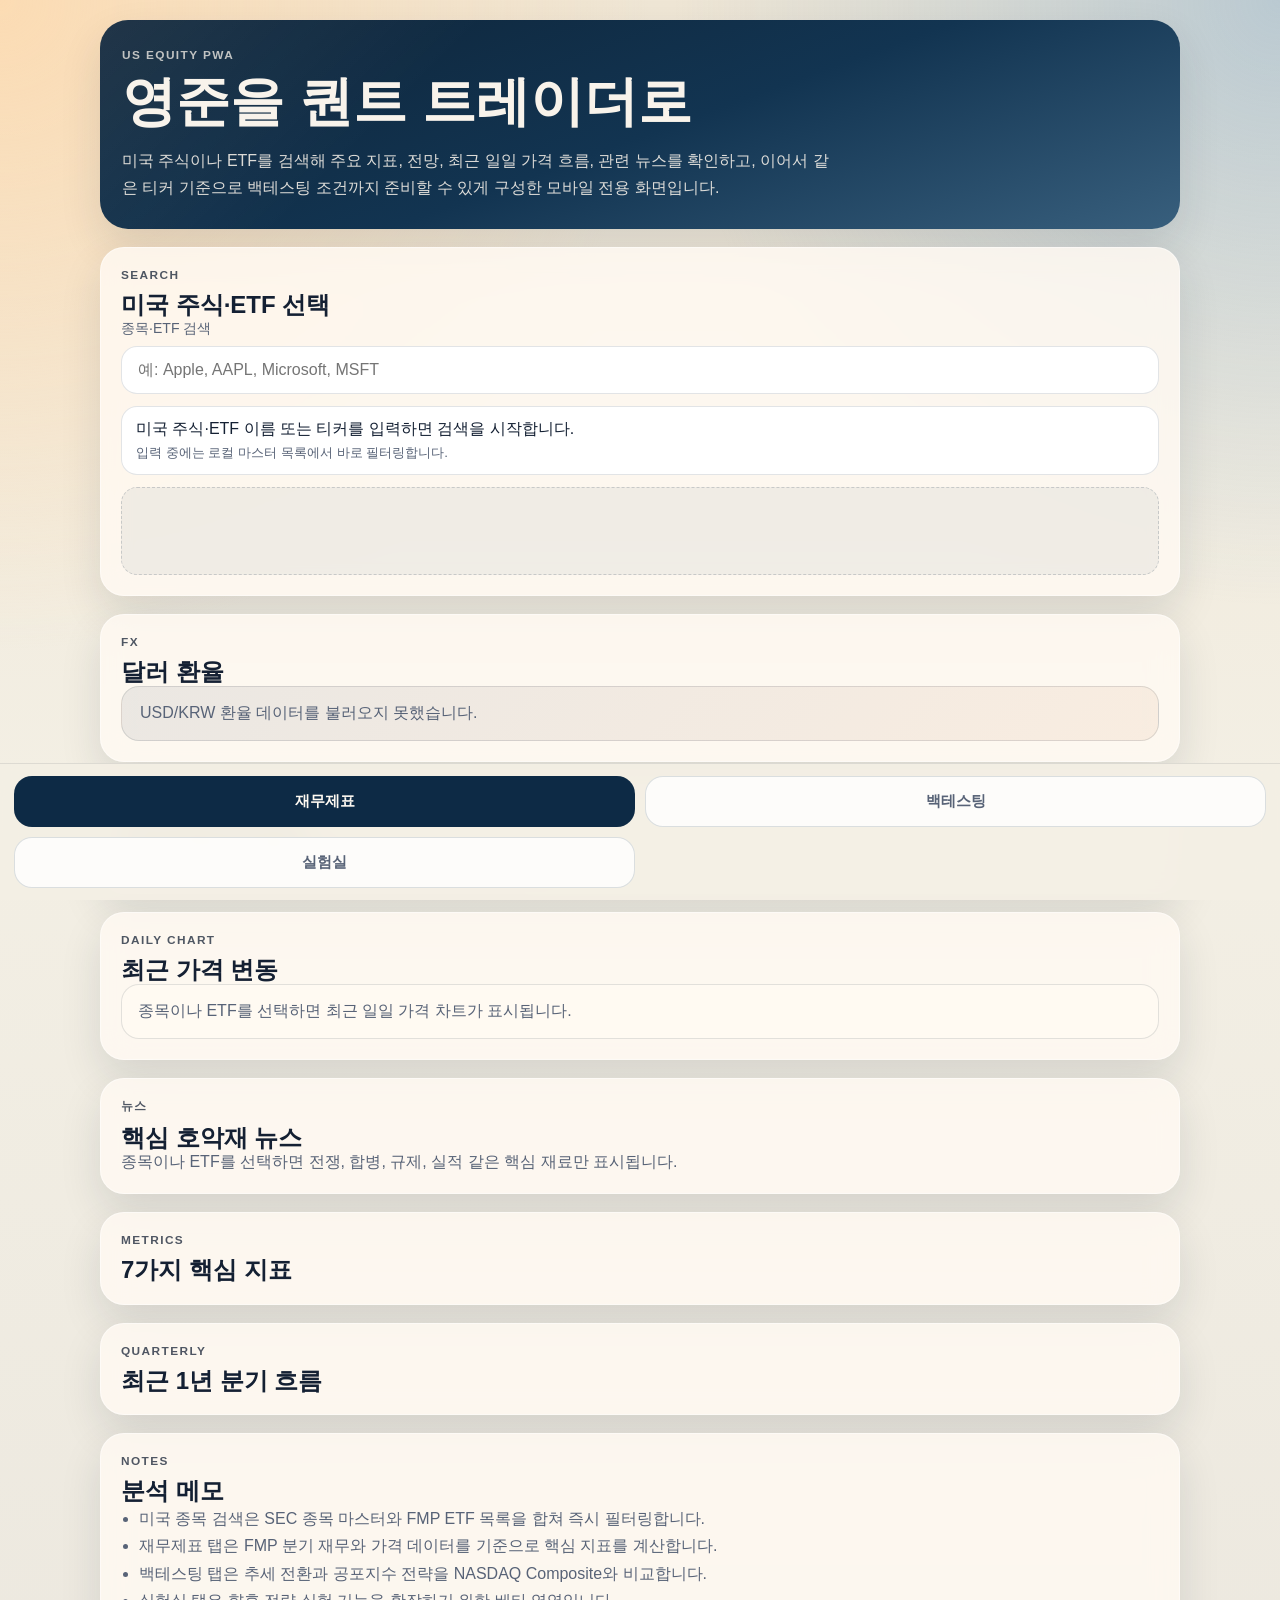
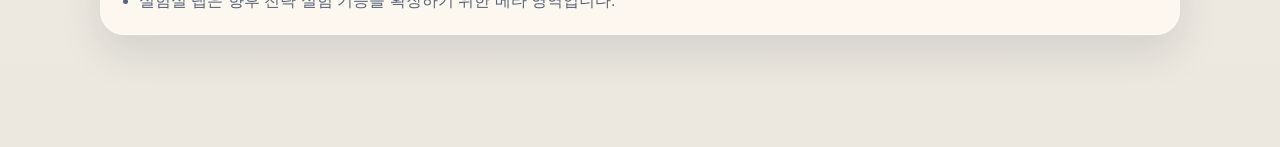
==== public/index.html @ 2583ce51 "Telegram bridge: 증권사 의견 이런 뉴스 말고, 나 같은 개인 투자자가 관심 가질만한 전쟁/합병 등 악재 호재와 관련 된 핵심 뉴스만 가져와줘." ====
<!doctype html>
<html lang="ko">
  <head>
    <meta charset="UTF-8" />
    <meta name="viewport" content="width=device-width, initial-scale=1.0, viewport-fit=cover" />
    <meta
      name="description"
      content="미국 주식을 검색하고 7가지 핵심 지표와 최근 1년 분기 흐름, 백테스팅 준비 화면을 모바일에서 확인하는 투자 인사이트 PWA"
    />
    <meta name="theme-color" content="#0d2a45" />
    <link rel="manifest" href="./manifest.webmanifest" />
    <link rel="icon" href="./assets/icon.svg" />
    <link rel="apple-touch-icon" href="./assets/icon.svg" />
    <link rel="stylesheet" href="./styles.css" />
    <title>영준을 퀀트 트레이더로</title>
  </head>
  <body>
    <div class="app-shell">
      <header class="hero">
        <p class="eyebrow">US Equity PWA</p>
        <h1>영준을 퀀트 트레이더로</h1>
        <p class="hero-copy">
          미국 주식이나 ETF를 검색해 주요 지표, 전망, 최근 일일 가격 흐름, 관련 뉴스를 확인하고,
          이어서 같은 티커 기준으로 백테스팅 조건까지 준비할 수 있게 구성한 모바일 전용 화면입니다.
        </p>
      </header>

      <main class="content">
        <section class="panel controls">
          <div class="section-heading">
            <p class="section-kicker">Search</p>
            <h2>미국 주식·ETF 선택</h2>
          </div>

          <label class="field-label" for="stock-search">종목·ETF 검색</label>
          <div class="search-input-wrap">
            <input
              id="stock-search"
              class="search-input has-inline-clear"
              type="text"
              inputmode="search"
              enterkeyhint="search"
              placeholder="예: Apple, AAPL, Microsoft, MSFT"
              autocomplete="off"
            />
            <button id="clear-search" class="search-clear-button" type="button" aria-label="검색어 지우기" hidden>
              ×
            </button>
          </div>
          <div id="search-results" class="search-results" role="listbox" aria-label="종목 검색 결과"></div>
          <div id="selection-summary" class="selection-summary"></div>
        </section>

        <section id="tab-fundamentals" class="tab-screen active" data-screen="fundamentals">
          <section class="panel fx-panel">
            <div class="section-heading">
              <p class="section-kicker">FX</p>
              <h2>달러 환율</h2>
            </div>
            <div id="fxBanner" class="fx-banner empty-state">
              종목을 선택하면 USD/KRW 환율과 기준 시각이 표시됩니다.
            </div>
          </section>

          <section class="panel overview">
            <div class="section-heading">
              <p class="section-kicker">Overview</p>
              <h2>주요 분석과 전망</h2>
            </div>
            <div id="insightSummary" class="compare-summary empty-state">
              종목이나 ETF를 선택하면 주요 분석과 전망이 표시됩니다.
            </div>
          </section>

          <section class="panel price-panel">
            <div class="section-heading">
              <p class="section-kicker">Daily Chart</p>
              <h2>최근 가격 변동</h2>
            </div>
            <div id="priceChart" class="chart-card empty-state">
              종목이나 ETF를 선택하면 최근 일일 가격 차트가 표시됩니다.
            </div>
          </section>

          <section class="panel news-panel">
            <div class="section-heading">
              <p class="section-kicker">뉴스</p>
              <h2>핵심 호악재 뉴스</h2>
            </div>
            <div id="newsList" class="news-list empty-state">
              종목이나 ETF를 선택하면 전쟁, 합병, 규제, 실적 같은 핵심 재료만 표시됩니다.
            </div>
          </section>

          <section class="panel analysis">
            <div class="section-heading">
              <p class="section-kicker">Metrics</p>
              <h2>7가지 핵심 지표</h2>
            </div>
            <div id="metricGrid" class="metric-grid"></div>
          </section>

          <section class="panel quarterly">
            <div class="section-heading">
              <p class="section-kicker">Quarterly</p>
              <h2>최근 1년 분기 흐름</h2>
            </div>
            <div id="quarterlyTrend" class="quarterly-grid"></div>
          </section>

          <section class="panel notes">
            <div class="section-heading">
              <p class="section-kicker">Notes</p>
              <h2>분석 메모</h2>
            </div>
            <ul class="notes-list"></ul>
          </section>
        </section>

        <section id="tab-backtest" class="tab-screen" data-screen="backtest">
          <section class="panel backtest-panel">
            <div class="section-heading">
              <p class="section-kicker">Backtesting</p>
              <h2>전략 조건 준비</h2>
            </div>
            <div class="backtest-grid">
              <article class="summary-card">
                <p class="section-kicker">Target</p>
                <h3>분석 대상</h3>
                <p id="backtestTarget">아직 종목이 선택되지 않았습니다. 먼저 미국 주식 종목을 선택하세요.</p>
              </article>
              <article class="summary-card">
                <p class="section-kicker">Rule Set</p>
                <h3>전략과 보유 기간 설정</h3>
                <div class="backtest-fields">
                  <div>
                    <label class="field-label" for="strategy-select">전략 선택</label>
                    <select id="strategy-select" class="search-input">
                      <option value="trend">추세 전환</option>
                      <option value="vix">공포지수</option>
                    </select>
                  </div>
                  <div class="duration-grid">
                    <div>
                      <label class="field-label" for="holding-years">보유 연수</label>
                      <input id="holding-years" class="search-input" type="number" min="0" max="20" value="1" />
                    </div>
                    <div>
                      <label class="field-label" for="holding-months">추가 개월</label>
                      <input id="holding-months" class="search-input" type="number" min="0" max="11" value="0" />
                    </div>
                  </div>
                  <button id="run-backtest" class="primary-action" type="button">백테스트 실행</button>
                </div>
              </article>
              <article class="summary-card">
                <p class="section-kicker">Status</p>
                <h3>다음 단계</h3>
                <p>
                  현재는 추세 전환과 공포지수 기반의 두 가지 전략을 제공합니다.
                  세부 임계값과 리밸런싱 규칙은 다음 단계에서 사용자 지정형으로 확장할 예정입니다.
                </p>
              </article>
            </div>
          </section>

          <section class="panel backtest-results">
            <div class="section-heading">
              <p class="section-kicker">Result</p>
              <h2>백테스팅 결과</h2>
            </div>
            <div id="backtestSummary" class="compare-summary empty-state">
              종목을 선택하고 보유 기간을 입력한 뒤 백테스트를 실행하면 결과가 표시됩니다.
            </div>
            <div id="backtestChart" class="chart-card empty-state">
              종목과 NASDAQ 비교 차트가 여기에 생성됩니다.
            </div>
            <ul id="backtestNotes" class="notes-list"></ul>
          </section>
        </section>

        <section id="tab-lab" class="tab-screen" data-screen="lab">
          <section class="panel backtest-panel">
            <div class="section-heading">
              <p class="section-kicker">Lab</p>
              <h2>실험실</h2>
            </div>
            <div class="backtest-grid">
              <article class="summary-card">
                <p class="section-kicker">Beta</p>
                <h3>실험 기능 안내</h3>
                <p>
                  이 탭은 향후 전략 비교, 사용자 지정 임계값, 리스크 지표 실험 기능을 붙이기 위한 공간입니다.
                  현재는 기능 배치 전 단계로 안내 카드만 제공합니다.
                </p>
              </article>
              <article class="summary-card">
                <p class="section-kicker">Roadmap</p>
                <h3>예정 실험 항목</h3>
                <ul class="notes-list">
                  <li>멀티 전략 동시 백테스트 비교</li>
                  <li>손절/익절 조건 포함 시뮬레이션</li>
                  <li>변동성·최대낙폭 기반 리스크 리포트</li>
                </ul>
              </article>
            </div>
          </section>
        </section>
      </main>
    </div>

    <nav class="bottom-nav" aria-label="하단 탭 메뉴">
      <button class="bottom-tab active" type="button" data-tab="fundamentals">
        <span class="bottom-tab-label">재무제표</span>
      </button>
      <button class="bottom-tab" type="button" data-tab="backtest">
        <span class="bottom-tab-label">백테스팅</span>
      </button>
      <button class="bottom-tab" type="button" data-tab="lab">
        <span class="bottom-tab-label">실험실</span>
      </button>
    </nav>

    <script type="module" src="./app.js"></script>
  </body>
</html>
---- public/styles.css ----
:root {
  --bg: #f3efe4;
  --panel: rgba(255, 250, 242, 0.84);
  --panel-strong: #fffaf2;
  --ink: #142033;
  --muted: #586377;
  --line: rgba(20, 32, 51, 0.12);
  --brand: #0d2a45;
  --accent: #b96d2b;
  --good: #18794e;
  --warn: #c57a10;
  --bad: #b42318;
  --shadow: 0 18px 42px rgba(25, 39, 55, 0.12);
  --nav-height: 84px;
}

* {
  box-sizing: border-box;
}

html,
body {
  margin: 0;
  min-height: 100%;
  background:
    radial-gradient(circle at top left, rgba(255, 217, 171, 0.8), transparent 30%),
    radial-gradient(circle at top right, rgba(122, 167, 205, 0.45), transparent 28%),
    linear-gradient(180deg, #efe6d5 0%, var(--bg) 45%, #ece8df 100%);
  color: var(--ink);
  font-family: "Segoe UI", "Apple SD Gothic Neo", sans-serif;
}

body {
  padding: 20px 14px calc(var(--nav-height) + 28px);
}

.app-shell {
  max-width: 1080px;
  margin: 0 auto;
}

.hero {
  padding: 28px 22px;
  border-radius: 28px;
  color: #f8f3eb;
  background:
    linear-gradient(135deg, rgba(255, 255, 255, 0.08), transparent 30%),
    linear-gradient(160deg, #0e2438 0%, #123451 52%, #385f7d 100%);
  box-shadow: var(--shadow);
}

.eyebrow,
.section-kicker {
  margin: 0 0 10px;
  letter-spacing: 0.12em;
  text-transform: uppercase;
  font-size: 0.74rem;
  font-weight: 700;
  opacity: 0.75;
}

.hero h1,
.section-heading h2 {
  margin: 0;
  line-height: 1.12;
}

.hero h1 {
  font-size: clamp(2rem, 5vw, 3.4rem);
}

.hero-copy {
  max-width: 720px;
  margin: 14px 0 0;
  line-height: 1.7;
  color: rgba(248, 243, 235, 0.88);
}

.content {
  display: grid;
  gap: 18px;
  margin-top: 18px;
}

.panel {
  border: 1px solid rgba(255, 255, 255, 0.45);
  border-radius: 24px;
  padding: 20px;
  background: var(--panel);
  backdrop-filter: blur(14px);
  box-shadow: var(--shadow);
}

.field-label {
  display: block;
  margin-bottom: 8px;
  font-size: 0.88rem;
  color: var(--muted);
}

.search-input-wrap {
  position: relative;
}

.search-input {
  width: 100%;
  border: 1px solid rgba(20, 32, 51, 0.12);
  border-radius: 16px;
  padding: 14px 16px;
  background: #ffffff;
  font-size: 1rem;
}

.search-input:focus {
  outline: 2px solid rgba(29, 79, 114, 0.22);
  border-color: rgba(29, 79, 114, 0.35);
}

.search-input.has-inline-clear {
  padding-right: 48px;
}

.search-clear-button {
  position: absolute;
  top: 50%;
  right: 12px;
  z-index: 2;
  transform: translateY(-50%);
  display: inline-flex;
  align-items: center;
  justify-content: center;
  width: 28px;
  height: 28px;
  border: 0;
  border-radius: 999px;
  background: rgba(20, 32, 51, 0.08);
  color: var(--muted);
  font-size: 1rem;
  line-height: 1;
  cursor: pointer;
  -webkit-appearance: none;
  appearance: none;
  touch-action: manipulation;
}

.search-clear-button:hover,
.search-clear-button:focus-visible {
  background: rgba(20, 32, 51, 0.14);
  color: var(--ink);
  outline: none;
}

.search-clear-button[hidden] {
  display: none;
}

.search-results {
  display: grid;
  gap: 8px;
  margin-top: 12px;
}

.search-result {
  width: 100%;
  text-align: left;
  border: 1px solid var(--line);
  border-radius: 16px;
  padding: 12px 14px;
  background: #fff;
  cursor: pointer;
}

.search-result small,
.selection-summary small {
  display: block;
  margin-top: 4px;
  color: var(--muted);
}

.selection-summary {
  min-height: 88px;
  margin-top: 12px;
  padding: 14px;
  border-radius: 16px;
  background: rgba(13, 42, 69, 0.05);
  border: 1px dashed rgba(13, 42, 69, 0.18);
}

.fx-banner {
  display: grid;
  gap: 6px;
  padding: 16px 18px;
  border-radius: 18px;
  background: linear-gradient(135deg, rgba(13, 42, 69, 0.08), rgba(185, 109, 43, 0.08));
  border: 1px solid var(--line);
}

.fx-banner strong {
  font-size: 1rem;
  color: var(--ink);
}

.fx-banner small {
  color: var(--muted);
}

.tab-screen {
  display: none;
  gap: 18px;
}

.tab-screen.active {
  display: grid;
}

.compare-summary,
.backtest-grid {
  display: grid;
  gap: 14px;
}

.summary-card {
  padding: 16px;
  border-radius: 18px;
  background: var(--panel-strong);
  border: 1px solid var(--line);
}

.summary-card h3 {
  margin: 0 0 8px;
}

.summary-card p {
  margin: 0;
  line-height: 1.6;
  color: var(--muted);
}

.detail-list {
  display: grid;
  gap: 8px;
  margin: 0;
  padding-left: 18px;
  color: var(--muted);
  line-height: 1.65;
}

.loading-card,
.error-card {
  padding: 18px;
  border-radius: 18px;
  background: var(--panel-strong);
  border: 1px solid var(--line);
  color: var(--muted);
}

.error-card {
  color: var(--bad);
  background: rgba(180, 35, 24, 0.08);
}

.outlook-card.good {
  background: rgba(24, 121, 78, 0.08);
}

.outlook-card.warn {
  background: rgba(197, 122, 16, 0.1);
}

.outlook-card.bad {
  background: rgba(180, 35, 24, 0.08);
}

.metric-grid,
.quarterly-grid {
  display: grid;
  gap: 14px;
  grid-template-columns: repeat(2, minmax(0, 1fr));
}

.metric-card,
.quarter-card {
  display: grid;
  gap: 14px;
  padding: 18px;
  border-radius: 20px;
  background: var(--panel-strong);
  border: 1px solid var(--line);
}

.metric-card h3,
.metric-card p,
.metric-card dl,
.quarter-card h3,
.quarter-card dl {
  margin: 0;
}

.metric-topline,
.quarter-head,
.pair {
  display: flex;
  align-items: center;
  justify-content: space-between;
  gap: 10px;
}

.metric-tag {
  padding: 7px 10px;
  border-radius: 999px;
  font-size: 0.78rem;
  font-weight: 700;
}

.tag-value {
  background: rgba(13, 42, 69, 0.08);
  color: var(--brand);
}

.tag-muted {
  background: rgba(185, 109, 43, 0.12);
  color: #935111;
}

.tag-good {
  background: rgba(24, 121, 78, 0.1);
  color: var(--good);
}

.tag-bad {
  background: rgba(180, 35, 24, 0.1);
  color: var(--bad);
}

.metric-card dl,
.quarter-list {
  display: grid;
  gap: 8px;
}

.metric-card dt,
.quarter-list dt {
  color: var(--muted);
}

.metric-card dd,
.quarter-list dd {
  margin: 0;
  font-weight: 700;
}

.insight {
  padding: 12px 14px;
  border-radius: 14px;
  font-size: 0.95rem;
  line-height: 1.55;
}

.insight.good {
  background: rgba(24, 121, 78, 0.1);
  color: var(--good);
}

.insight.warn {
  background: rgba(197, 122, 16, 0.12);
  color: var(--warn);
}

.insight.bad {
  background: rgba(180, 35, 24, 0.1);
  color: var(--bad);
}

.notes-list,
.source-list {
  margin: 0;
  padding-left: 18px;
  line-height: 1.7;
}

.notes-list {
  color: var(--muted);
}

.source-list a {
  color: var(--brand);
}

.news-list {
  display: grid;
  gap: 12px;
}

.news-card {
  display: grid;
  gap: 8px;
  padding: 16px;
  border-radius: 18px;
  background: var(--panel-strong);
  border: 1px solid var(--line);
}

.news-card .news-summary {
  margin: 0;
  color: var(--brand);
  font-weight: 800;
  line-height: 1.45;
}

.news-title {
  color: var(--ink);
  font-weight: 900;
  line-height: 1.35;
  text-decoration: none;
}

.news-title:hover {
  color: var(--brand);
}

.news-card p {
  margin: 0;
  color: var(--muted);
  line-height: 1.6;
}

.news-meta {
  display: flex;
  gap: 10px;
  flex-wrap: wrap;
  color: var(--muted);
  font-size: 0.86rem;
}

.empty-state {
  color: var(--muted);
}

.backtest-fields {
  display: grid;
  gap: 12px;
}

.duration-grid {
  display: grid;
  gap: 12px;
  grid-template-columns: repeat(2, minmax(0, 1fr));
}

.primary-action {
  border: 0;
  border-radius: 16px;
  padding: 14px 16px;
  background: var(--brand);
  color: #fffaf2;
  font-size: 0.98rem;
  font-weight: 700;
  cursor: pointer;
}

.primary-action:disabled {
  opacity: 0.55;
  cursor: not-allowed;
}

.chart-card {
  padding: 16px;
  border-radius: 18px;
  background: var(--panel-strong);
  border: 1px solid var(--line);
}

.chart-wrap {
  display: grid;
  gap: 12px;
}

.chart-meta {
  display: flex;
  justify-content: space-between;
  gap: 12px;
  flex-wrap: wrap;
  color: var(--muted);
  font-size: 0.9rem;
}

.chart-svg {
  width: 100%;
  height: auto;
  display: block;
}

.chart-legend {
  display: flex;
  gap: 16px;
  flex-wrap: wrap;
  color: var(--muted);
  font-size: 0.9rem;
}

.legend-item {
  display: inline-flex;
  align-items: center;
  gap: 8px;
}

.legend-swatch {
  width: 14px;
  height: 14px;
  border-radius: 999px;
}

.legend-swatch.stock {
  background: var(--brand);
}

.legend-swatch.benchmark {
  background: var(--accent);
}

.bottom-nav {
  position: fixed;
  left: 0;
  right: 0;
  bottom: 0;
  z-index: 30;
  display: grid;
  grid-template-columns: repeat(2, 1fr);
  gap: 10px;
  padding: 12px 14px calc(12px + env(safe-area-inset-bottom));
  background: rgba(243, 239, 228, 0.92);
  backdrop-filter: blur(18px);
  border-top: 1px solid rgba(20, 32, 51, 0.1);
}

.bottom-tab {
  border: 1px solid rgba(13, 42, 69, 0.14);
  background: rgba(255, 255, 255, 0.8);
  color: var(--muted);
  border-radius: 18px;
  padding: 14px 12px;
  font-weight: 700;
  cursor: pointer;
}

.bottom-tab.active {
  background: var(--brand);
  color: #fffaf2;
  border-color: transparent;
}

.bottom-tab-label {
  display: block;
  font-size: 0.95rem;
}

code {
  font-family: Consolas, monospace;
  font-size: 0.92em;
}

@media (max-width: 820px) {
  .metric-grid,
  .quarterly-grid {
    grid-template-columns: 1fr;
  }

  .duration-grid {
    grid-template-columns: 1fr;
  }

  .hero {
    padding: 24px 18px;
  }

  .panel {
    padding: 18px 16px;
  }
}
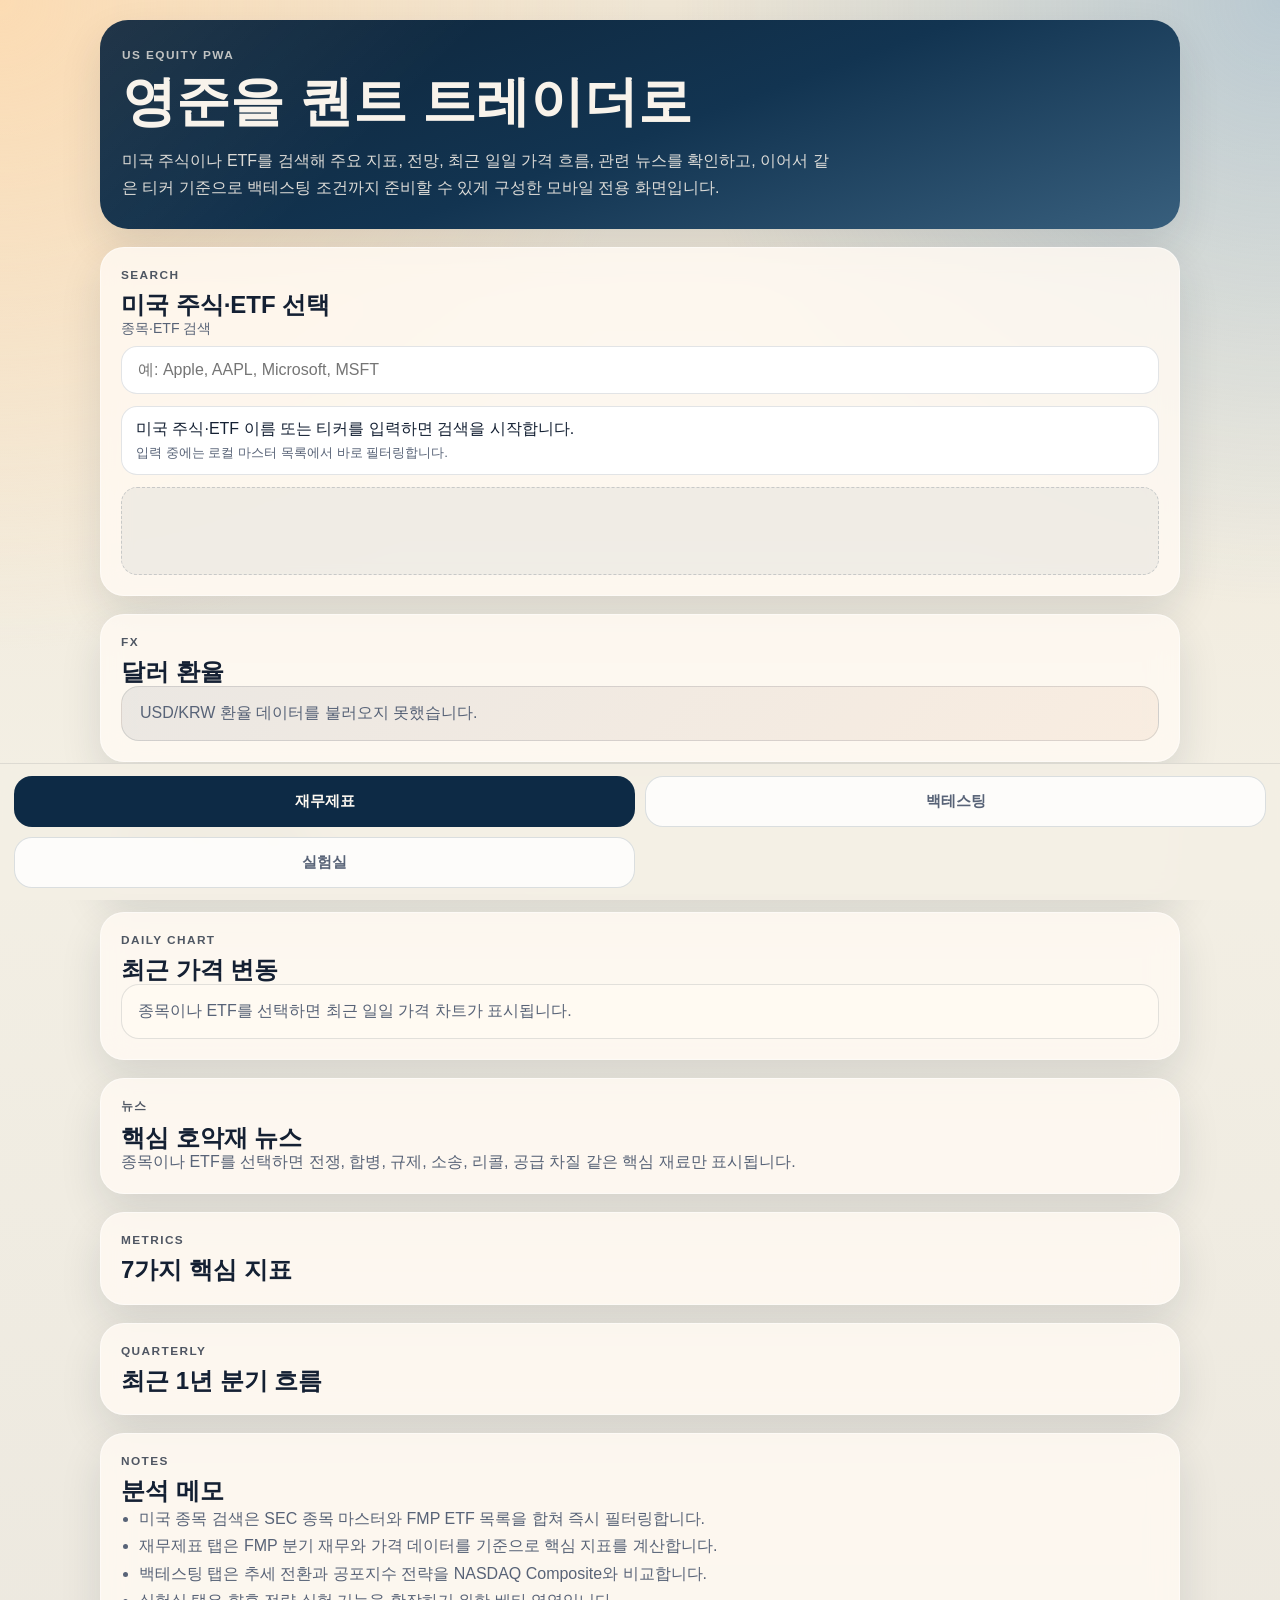
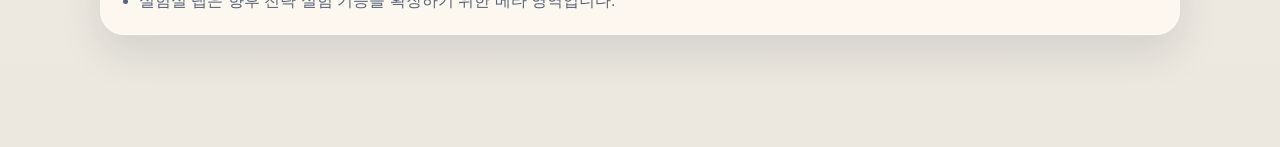
==== commit 18ffe5e8: "Telegram bridge: 여전히 관심없는 뉴스들 뿐인데.. 가이던스변화 실적 전망 이런 뉴스들은 필요 없다고. 야후에는 이런 뉴스들만 있어?" ====
--- a/public/index.html
+++ b/public/index.html
@@ -88,7 +88,7 @@
               <h2>핵심 호악재 뉴스</h2>
             </div>
             <div id="newsList" class="news-list empty-state">
-              종목이나 ETF를 선택하면 전쟁, 합병, 규제, 실적 같은 핵심 재료만 표시됩니다.
+              종목이나 ETF를 선택하면 전쟁, 합병, 규제, 소송, 리콜, 공급 차질 같은 핵심 재료만 표시됩니다.
             </div>
           </section>
 
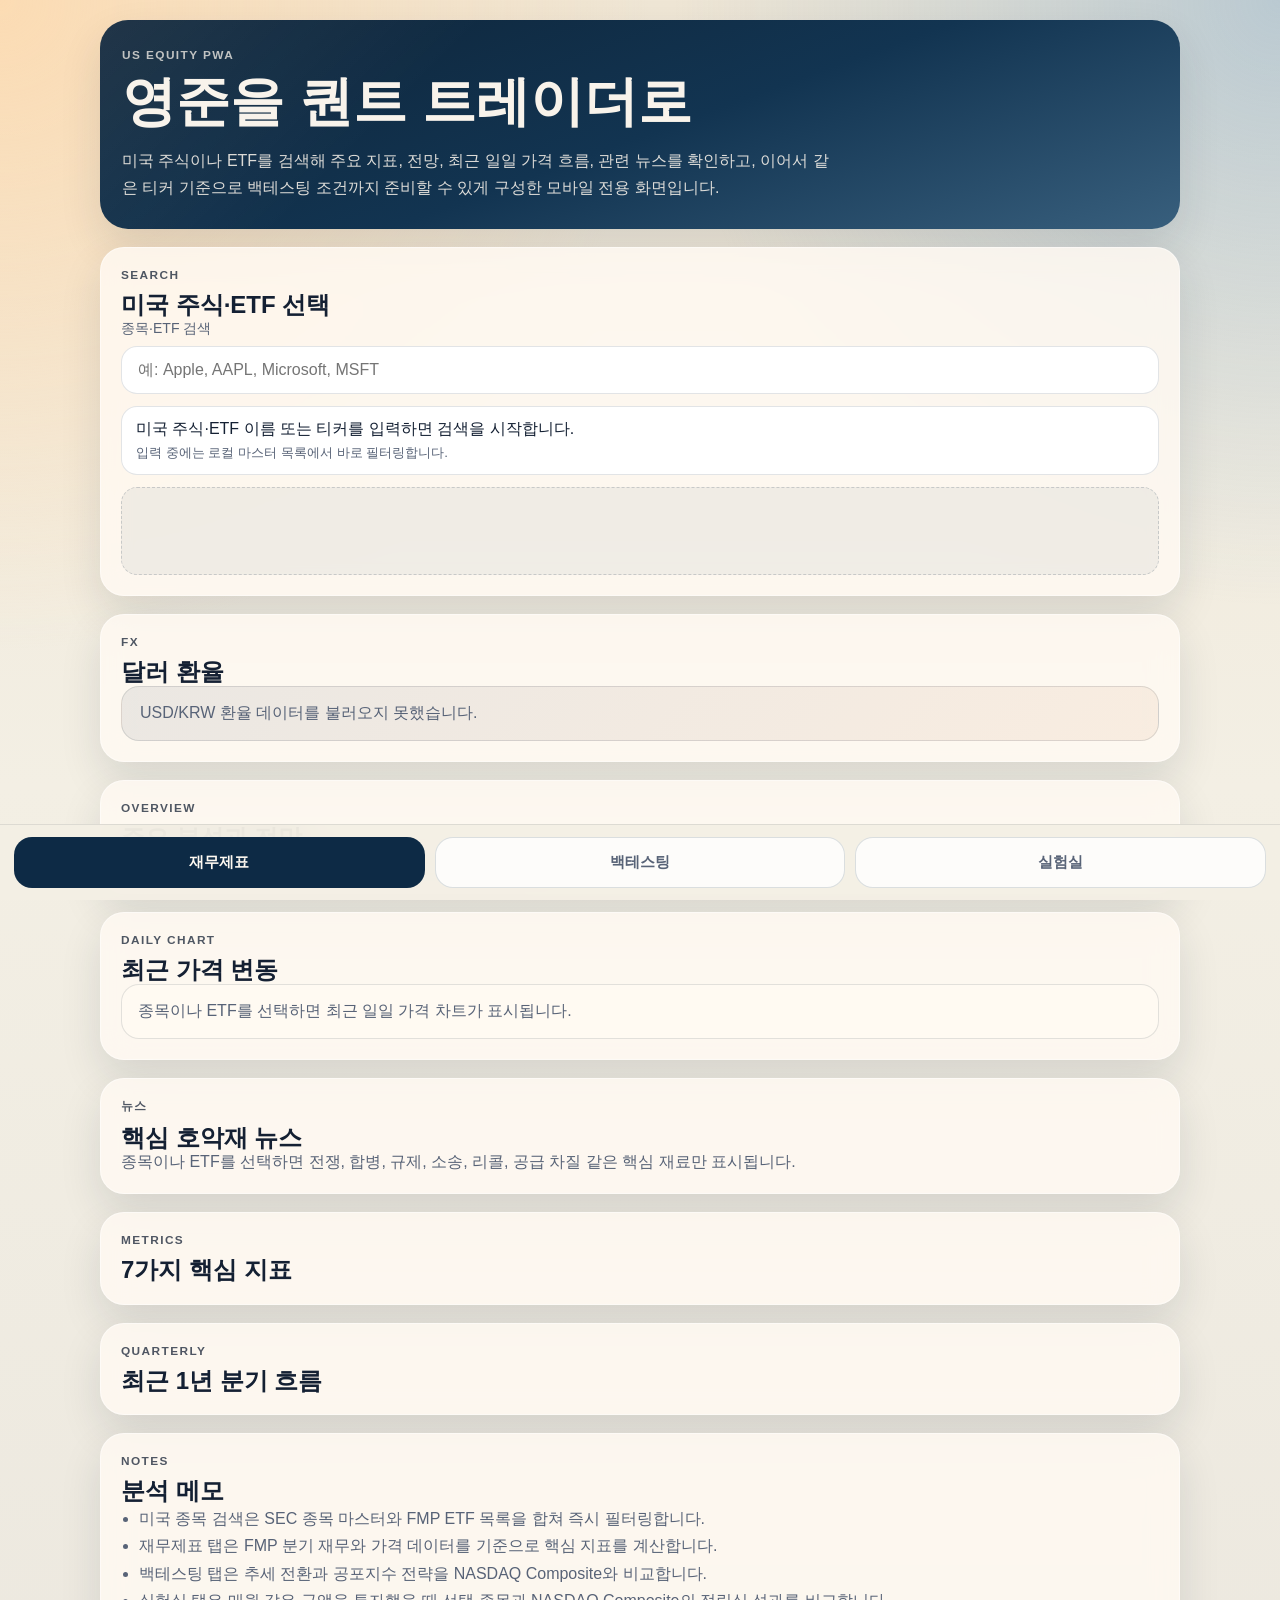
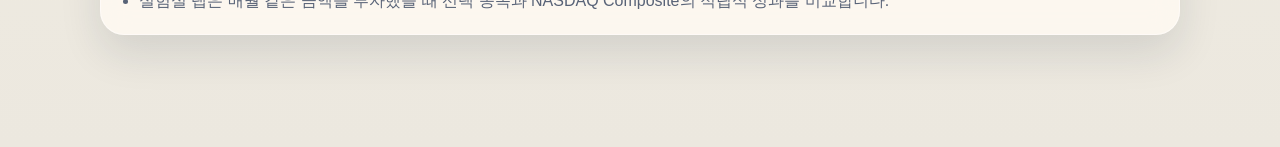
==== commit 1efa5fd0: "Telegram bridge: 위 전략들을 실험실탭에 구현해줘 종목과 기간을 선택해서 매달 얼마식 투자했을 때 원금/누적 수익률을 비교해주고, 나스닥 지수 투자와도 비교해줘" ====
--- a/public/index.html
+++ b/public/index.html
@@ -187,23 +187,46 @@
             </div>
             <div class="backtest-grid">
               <article class="summary-card">
-                <p class="section-kicker">Beta</p>
-                <h3>실험 기능 안내</h3>
-                <p>
-                  이 탭은 향후 전략 비교, 사용자 지정 임계값, 리스크 지표 실험 기능을 붙이기 위한 공간입니다.
-                  현재는 기능 배치 전 단계로 안내 카드만 제공합니다.
-                </p>
-              </article>
-              <article class="summary-card">
-                <p class="section-kicker">Roadmap</p>
-                <h3>예정 실험 항목</h3>
-                <ul class="notes-list">
-                  <li>멀티 전략 동시 백테스트 비교</li>
-                  <li>손절/익절 조건 포함 시뮬레이션</li>
-                  <li>변동성·최대낙폭 기반 리스크 리포트</li>
-                </ul>
-              </article>
-            </div>
+                <p class="section-kicker">Target</p>
+                <h3>적립식 투자 대상</h3>
+                <p id="labTarget">아직 종목이 선택되지 않았습니다. 먼저 미국 주식 또는 ETF를 선택하세요.</p>
+              </article>
+              <article class="summary-card">
+                <p class="section-kicker">Monthly DCA</p>
+                <h3>월 투자금과 기간</h3>
+                <div class="backtest-fields">
+                  <div>
+                    <label class="field-label" for="lab-monthly-amount">매월 투자금(USD)</label>
+                    <input id="lab-monthly-amount" class="search-input" type="number" min="1" step="50" value="500" />
+                  </div>
+                  <div class="duration-grid">
+                    <div>
+                      <label class="field-label" for="lab-years">투자 연수</label>
+                      <input id="lab-years" class="search-input" type="number" min="0" max="40" value="5" />
+                    </div>
+                    <div>
+                      <label class="field-label" for="lab-months">추가 개월</label>
+                      <input id="lab-months" class="search-input" type="number" min="0" max="11" value="0" />
+                    </div>
+                  </div>
+                  <button id="run-lab-dca" class="primary-action" type="button">적립식 비교 실행</button>
+                </div>
+              </article>
+            </div>
+          </section>
+
+          <section class="panel backtest-results">
+            <div class="section-heading">
+              <p class="section-kicker">Result</p>
+              <h2>원금·누적 수익률 비교</h2>
+            </div>
+            <div id="labSummary" class="compare-summary empty-state">
+              종목과 투자 기간, 월 투자금을 선택한 뒤 실행하면 원금과 누적 수익률을 NASDAQ 지수 투자와 비교합니다.
+            </div>
+            <div id="labChart" class="chart-card empty-state">
+              원금, 선택 종목, NASDAQ 적립식 투자 평가금액 차트가 여기에 생성됩니다.
+            </div>
+            <ul id="labNotes" class="notes-list"></ul>
           </section>
         </section>
       </main>
--- a/public/styles.css
+++ b/public/styles.css
@@ -518,6 +518,10 @@
   background: var(--accent);
 }
 
+.legend-swatch.principal {
+  background: var(--muted);
+}
+
 .bottom-nav {
   position: fixed;
   left: 0;
@@ -525,7 +529,7 @@
   bottom: 0;
   z-index: 30;
   display: grid;
-  grid-template-columns: repeat(2, 1fr);
+  grid-template-columns: repeat(3, 1fr);
   gap: 10px;
   padding: 12px 14px calc(12px + env(safe-area-inset-bottom));
   background: rgba(243, 239, 228, 0.92);
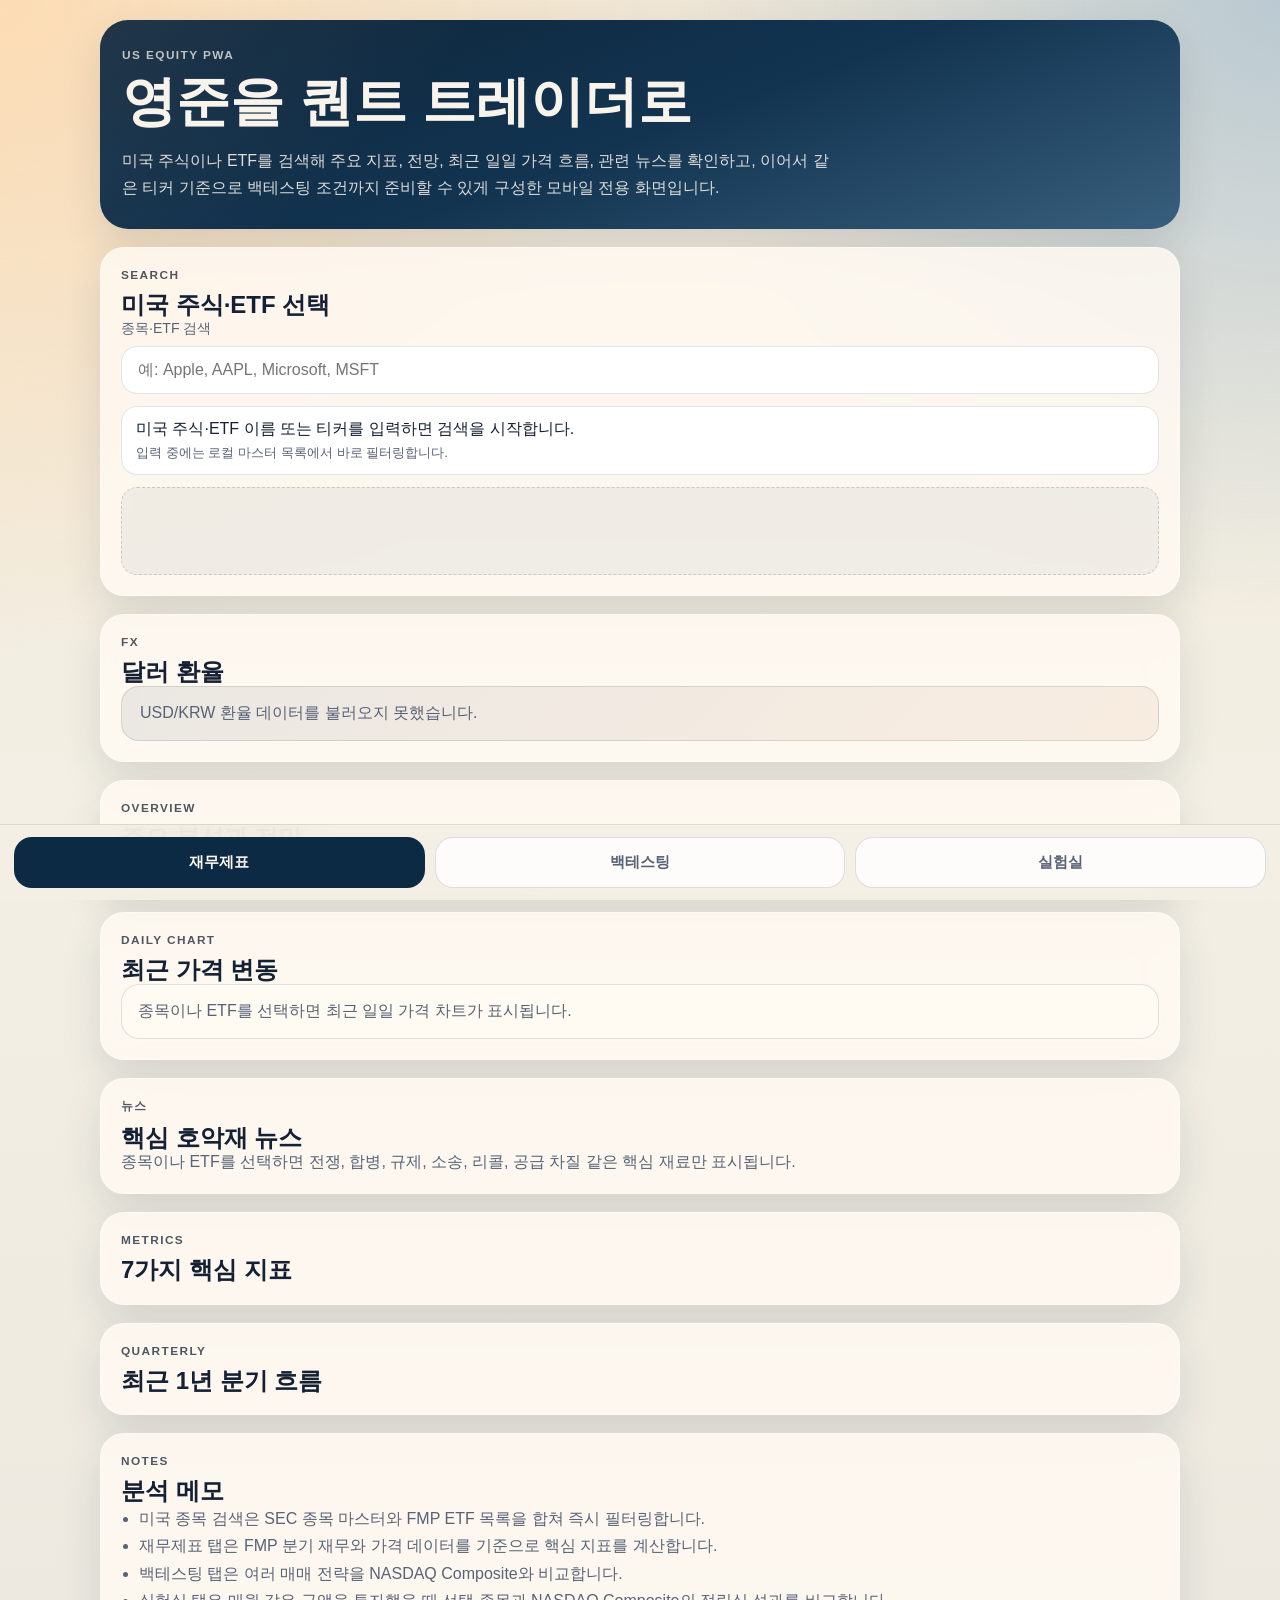
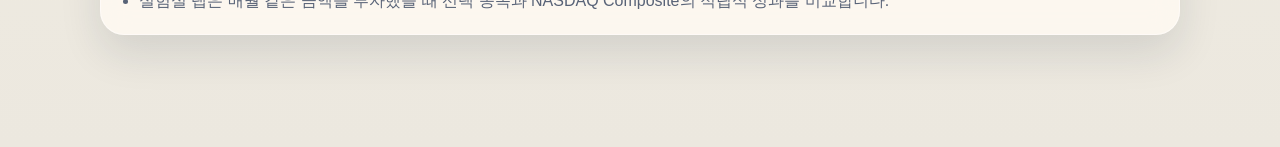
==== commit 8e9fd8cc: "Telegram bridge: 적립식투자 말고, 위에서 너가 제시해준 여러 기법들을 백테스팅하고 싶어" ====
--- a/public/index.html
+++ b/public/index.html
@@ -136,8 +136,13 @@
                   <div>
                     <label class="field-label" for="strategy-select">전략 선택</label>
                     <select id="strategy-select" class="search-input">
+                      <option value="all">전체 전략 비교</option>
                       <option value="trend">추세 전환</option>
                       <option value="vix">공포지수</option>
+                      <option value="momentum">모멘텀</option>
+                      <option value="rsi">RSI 역추세</option>
+                      <option value="breakout">돌파 매매</option>
+                      <option value="lowvol">저변동성 추세</option>
                     </select>
                   </div>
                   <div class="duration-grid">
@@ -157,8 +162,8 @@
                 <p class="section-kicker">Status</p>
                 <h3>다음 단계</h3>
                 <p>
-                  현재는 추세 전환과 공포지수 기반의 두 가지 전략을 제공합니다.
-                  세부 임계값과 리밸런싱 규칙은 다음 단계에서 사용자 지정형으로 확장할 예정입니다.
+                  현재는 추세 전환, 공포지수, 모멘텀, RSI 역추세, 돌파 매매, 저변동성 추세 전략을 제공합니다.
+                  각 전략은 전일 신호 기준으로 다음 거래일 보유 여부를 계산합니다.
                 </p>
               </article>
             </div>
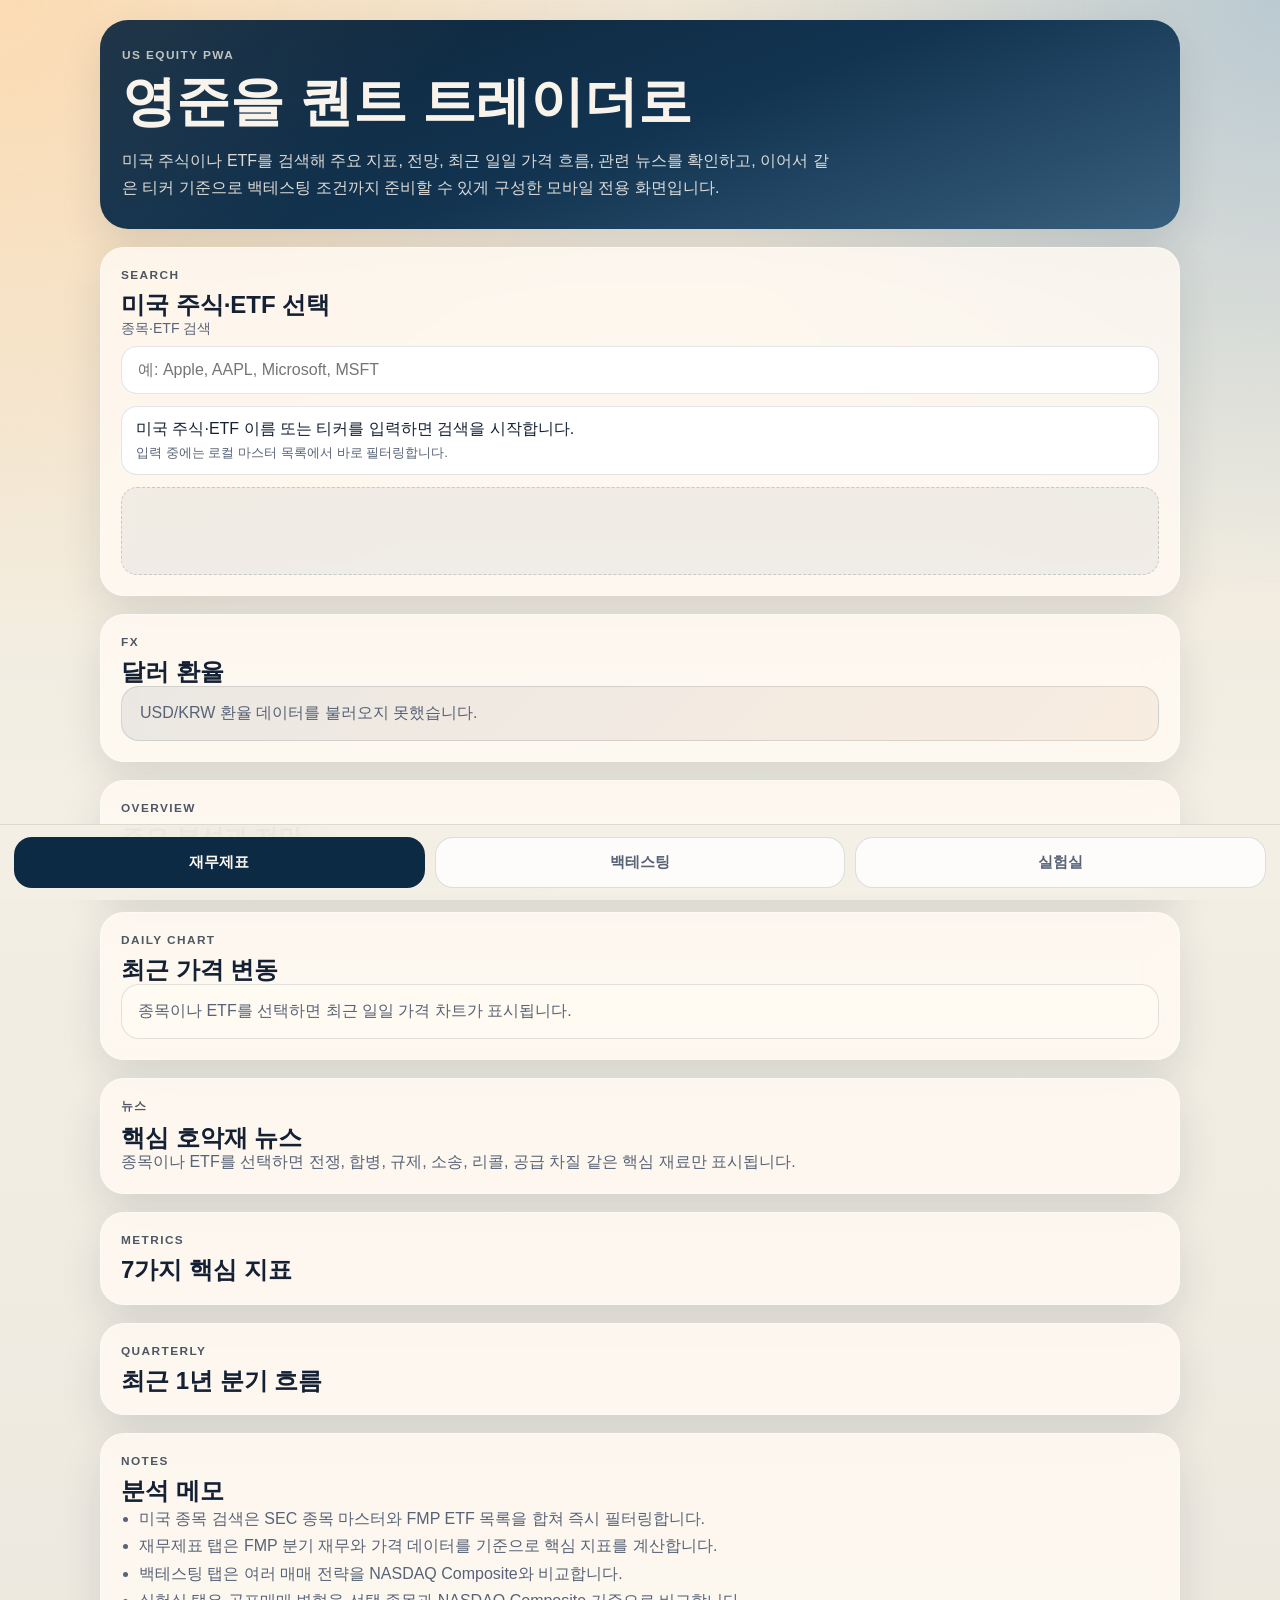
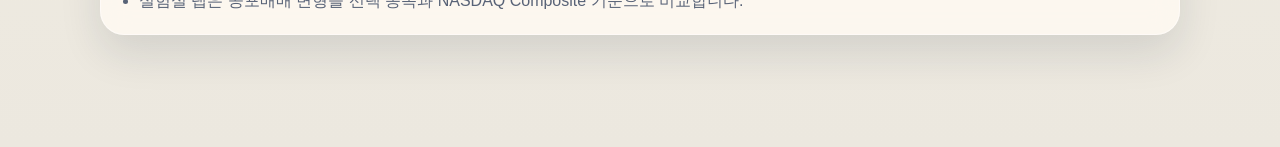
==== commit fed868b0: "Telegram bridge: 실험실에 적립식투자는 없애주고 공포매매만 집중할수있도록해줘" ====
--- a/public/index.html
+++ b/public/index.html
@@ -193,20 +193,16 @@
             <div class="backtest-grid">
               <article class="summary-card">
                 <p class="section-kicker">Target</p>
-                <h3>적립식 투자 대상</h3>
+                <h3>공포매매 대상</h3>
                 <p id="labTarget">아직 종목이 선택되지 않았습니다. 먼저 미국 주식 또는 ETF를 선택하세요.</p>
               </article>
               <article class="summary-card">
-                <p class="section-kicker">Monthly DCA</p>
-                <h3>월 투자금과 기간</h3>
+                <p class="section-kicker">Fear Trading</p>
+                <h3>공포매매 실험 옵션</h3>
                 <div class="backtest-fields">
-                  <div>
-                    <label class="field-label" for="lab-monthly-amount">매월 투자금(USD)</label>
-                    <input id="lab-monthly-amount" class="search-input" type="number" min="1" step="50" value="500" />
-                  </div>
                   <div class="duration-grid">
                     <div>
-                      <label class="field-label" for="lab-years">투자 연수</label>
+                      <label class="field-label" for="lab-years">검증 연수</label>
                       <input id="lab-years" class="search-input" type="number" min="0" max="40" value="5" />
                     </div>
                     <div>
@@ -214,7 +210,23 @@
                       <input id="lab-months" class="search-input" type="number" min="0" max="11" value="0" />
                     </div>
                   </div>
-                  <button id="run-lab-dca" class="primary-action" type="button">적립식 비교 실행</button>
+                  <div>
+                    <label class="field-label" for="lab-fear-strategy">공포매매 변형</label>
+                    <select id="lab-fear-strategy" class="search-input">
+                      <option value="vix">기본형: VIX 30 매수 / 20 매도</option>
+                      <option value="vix_early">조기진입: VIX 25 매수 / 18 매도</option>
+                      <option value="vix_deep">극단 공포: VIX 35 매수 / 22 매도</option>
+                      <option value="vix_recovery">회복형: VIX 급등 후 진정 구간 매수</option>
+                      <option value="vix_trend">추세 필터: VIX 공포 + 200일선 상회</option>
+                      <option value="vix_oversold">과매도 반등: VIX 공포 + RSI 35 이하</option>
+                      <option value="vix_drawdown">낙폭 매수: VIX 공포 + 63일 고점 대비 -10%</option>
+                      <option value="vix_cooldown">진정 확인: VIX 패닉 후 20일선 회복</option>
+                    </select>
+                  </div>
+                  <p>
+                    선택 기간 동안 공포매매 전략과 NASDAQ Composite를 비교합니다. 같은 공포 신호라도 진입 민감도, 기술적 확인 조건, 매도 조건을 바꿔 성과를 확인할 수 있습니다.
+                  </p>
+                  <button id="run-lab-fear" class="primary-action secondary-action" type="button">공포매매 실험 실행</button>
                 </div>
               </article>
             </div>
@@ -223,13 +235,13 @@
           <section class="panel backtest-results">
             <div class="section-heading">
               <p class="section-kicker">Result</p>
-              <h2>원금·누적 수익률 비교</h2>
+              <h2>공포매매 성과 비교</h2>
             </div>
             <div id="labSummary" class="compare-summary empty-state">
-              종목과 투자 기간, 월 투자금을 선택한 뒤 실행하면 원금과 누적 수익률을 NASDAQ 지수 투자와 비교합니다.
+              종목과 검증 기간, 공포매매 변형을 선택한 뒤 실행하면 NASDAQ 지수와 성과를 비교합니다.
             </div>
             <div id="labChart" class="chart-card empty-state">
-              원금, 선택 종목, NASDAQ 적립식 투자 평가금액 차트가 여기에 생성됩니다.
+              공포매매 전략과 NASDAQ 성과 비교 차트가 여기에 생성됩니다.
             </div>
             <ul id="labNotes" class="notes-list"></ul>
           </section>
--- a/public/styles.css
+++ b/public/styles.css
@@ -463,6 +463,10 @@
   cursor: not-allowed;
 }
 
+.secondary-action {
+  background: #6b2737;
+}
+
 .chart-card {
   padding: 16px;
   border-radius: 18px;
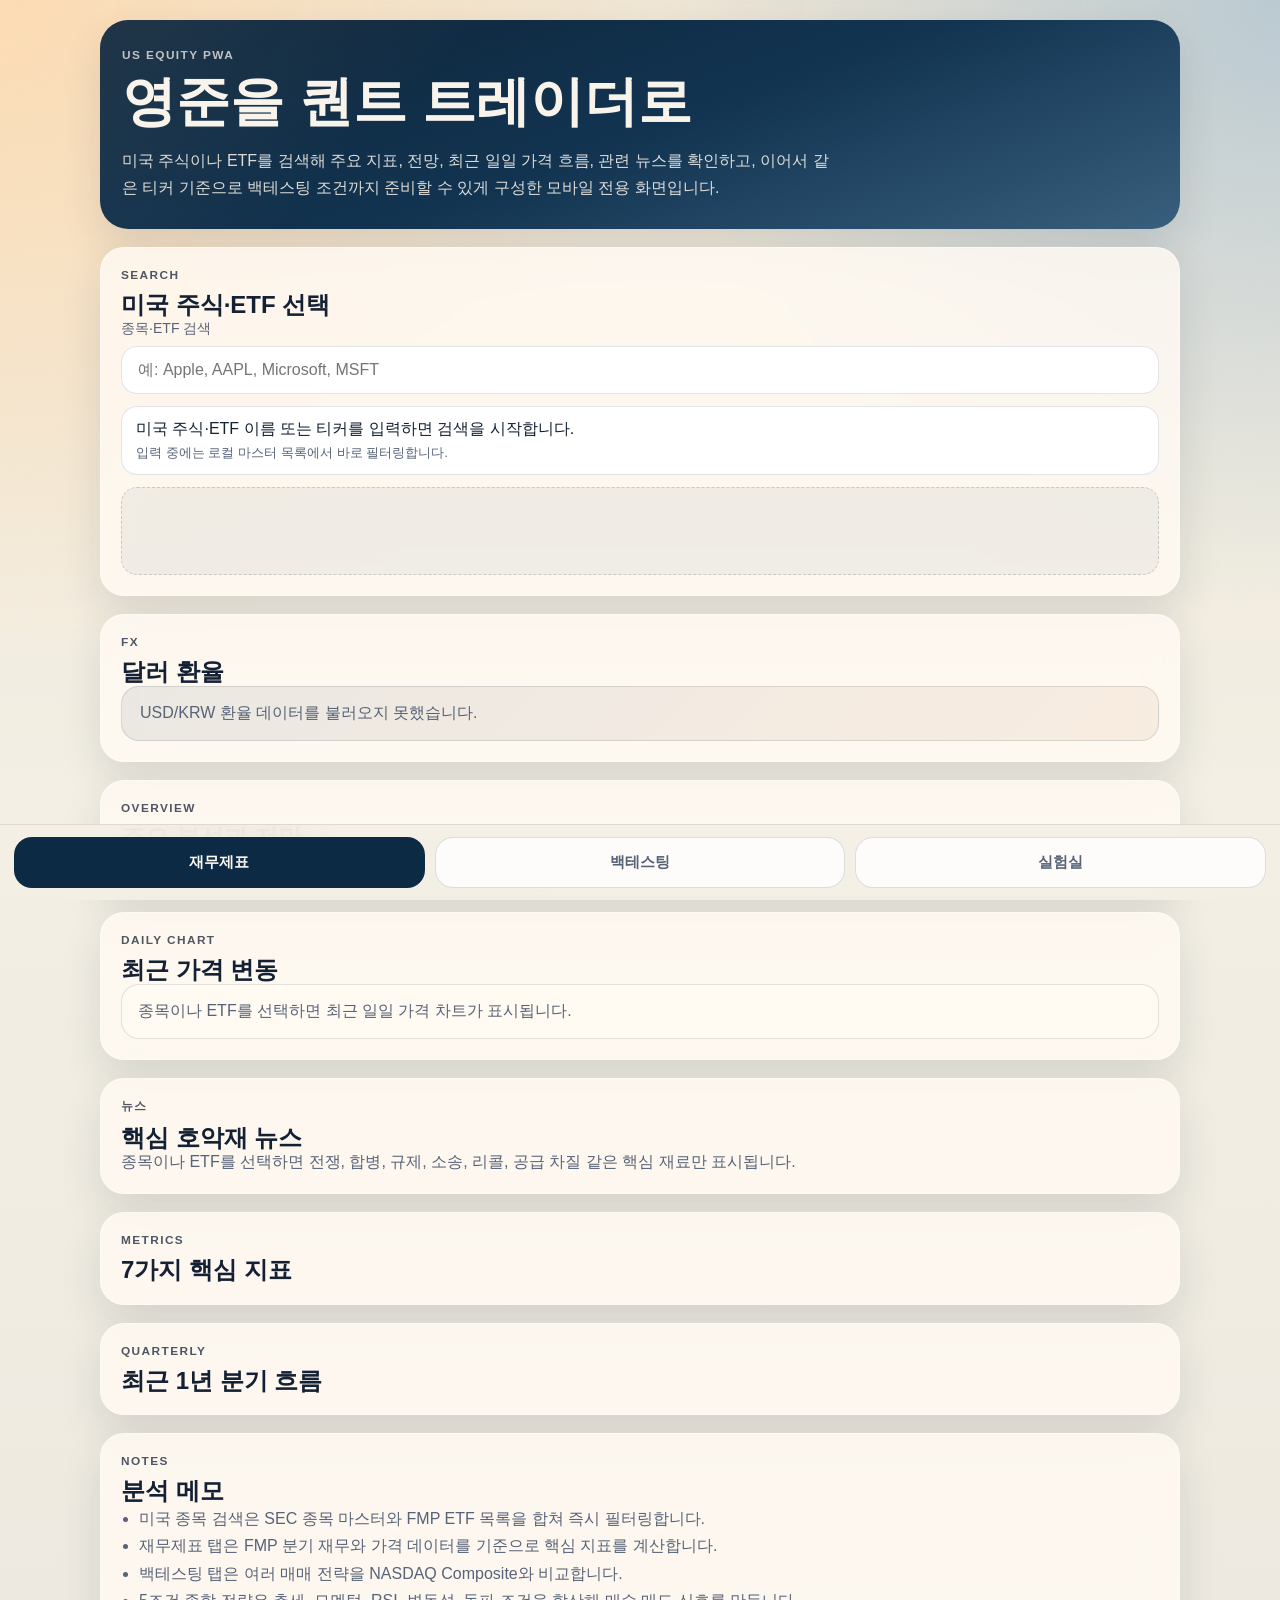
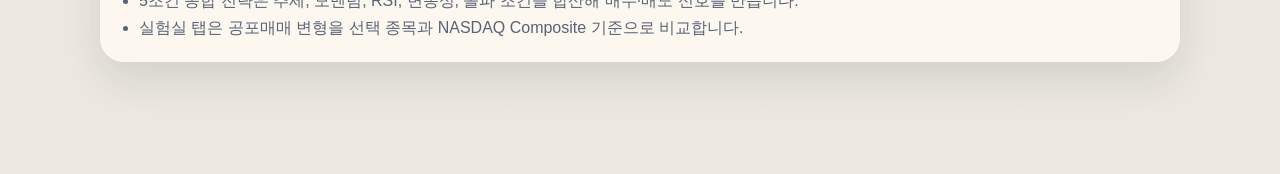
==== commit f05cd8f5: "Telegram bridge: 너가 말한 5가지 의견을 고려해서 매수매도 조건을 만들고 백테스팅 프로그램을 만들어줘" ====
--- a/public/index.html
+++ b/public/index.html
@@ -143,6 +143,7 @@
                       <option value="rsi">RSI 역추세</option>
                       <option value="breakout">돌파 매매</option>
                       <option value="lowvol">저변동성 추세</option>
+                      <option value="five_signal">5조건 종합 전략</option>
                     </select>
                   </div>
                   <div class="duration-grid">
@@ -163,6 +164,7 @@
                 <h3>다음 단계</h3>
                 <p>
                   현재는 추세 전환, 공포지수, 모멘텀, RSI 역추세, 돌파 매매, 저변동성 추세 전략을 제공합니다.
+                  5조건 종합 전략은 추세, 모멘텀, RSI, 변동성, 돌파 조건을 함께 반영해 매수·매도 여부를 계산합니다.
                   각 전략은 전일 신호 기준으로 다음 거래일 보유 여부를 계산합니다.
                 </p>
               </article>
